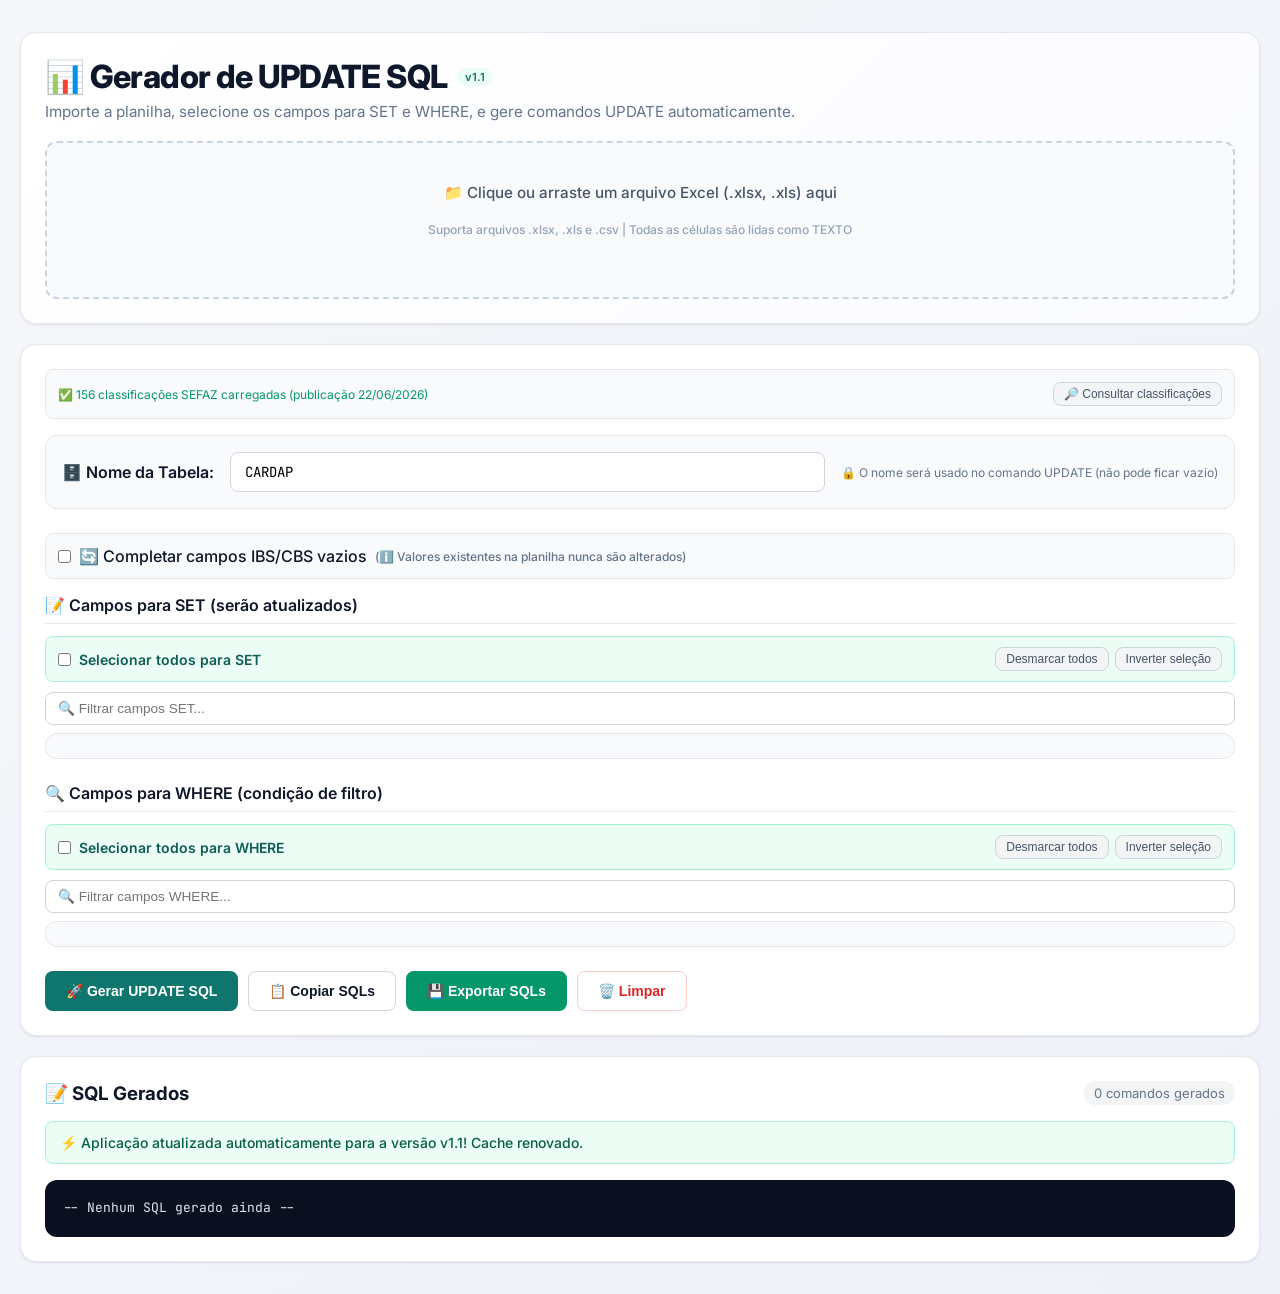
==== index.html @ dd596a62 "chore: update application version to 1.1 across all files" ====
<!DOCTYPE html>
<html lang="pt-BR">

<head>
  <meta charset="UTF-8">
  <meta name="viewport" content="width=device-width, initial-scale=1.0">
  <meta http-equiv="Cache-Control" content="no-cache, no-store, must-revalidate">
  <meta http-equiv="Pragma" content="no-cache">
  <meta http-equiv="Expires" content="0">
  <title>Gerador de UPDATE SQL v1.1</title>
  <link rel="preconnect" href="https://fonts.googleapis.com">
  <link rel="preconnect" href="https://fonts.gstatic.com" crossorigin>
  <link
    href="https://fonts.googleapis.com/css2?family=Inter:wght@400;500;600;700;800&family=JetBrains+Mono:wght@400;500&display=swap"
    rel="stylesheet">
  <script src="https://cdn.sheetjs.com/xlsx-0.20.2/package/dist/xlsx.full.min.js"></script>
  <link rel="stylesheet" href="./styles.css?v=1.1">
</head>

<body>
  <div class="container">
    <header class="header">
      <h1>📊 Gerador de UPDATE SQL <span class="version-badge">v1.1</span></h1>
      <p>Importe a planilha, selecione os campos para SET e WHERE, e gere comandos UPDATE automaticamente.</p>
      <div class="upload-area" id="uploadArea">
        <p>📁 Clique ou arraste um arquivo Excel (.xlsx, .xls) aqui</p>
        <p style="font-size: 0.75rem; margin-top: 8px; color: #94a3b8;">Suporta arquivos .xlsx, .xls e .csv | Todas as
          células são lidas como TEXTO</p>
      </div>
    </header>

    <section class="config-panel">
      <div class="table-info" id="tableInfo">📊 Aguardando upload da planilha...</div>
      <div id="missingFieldsWarning" style="display: none;" class="warning-message"></div>
      <div id="statsPanel" class="stats-panel"></div>

      <div class="option-toggle">
        <span id="classTribStatus" style="color: var(--text-muted); font-size: 0.75rem;">Carregando tabela oficial SEFAZ…</span>
        <button type="button" class="btn-xs" id="openClassTribSearchBtn">🔎 Consultar classificações</button>
      </div>

      <div class="table-name-row">
        <label>🗄️ Nome da Tabela:</label>
        <input type="text" id="tableNameInput" placeholder="ex: CARDAP, produtos, clientes" value="CARDAP">
        <span style="font-size: 0.75rem; color: var(--text-muted);">🔒 O nome será usado no comando UPDATE (não pode
          ficar vazio)</span>
      </div>

      <div class="option-toggle">
        <label>
          <input type="checkbox" id="enableAutoFieldsToggle">
          <span>🔄 Completar campos IBS/CBS vazios</span>
          <span style="color: var(--text-muted); font-size: 0.75rem;">(ℹ️ Valores existentes na planilha nunca são alterados)</span>
        </label>
      </div>

      <div class="config-section">
        <h3>📝 Campos para SET (serão atualizados)</h3>
        <div class="select-all" style="display: flex; justify-content: space-between; align-items: center; flex-wrap: wrap; gap: 10px;">
          <label><input type="checkbox" id="selectAllSet"> Selecionar todos para SET</label>
          <div style="display: flex; gap: 6px;">
            <button class="btn-xs" id="deselectAllSetBtn">Desmarcar todos</button>
            <button class="btn-xs" id="invertSetBtn">Inverter seleção</button>
          </div>
        </div>
        <div style="margin-bottom: 8px;">
          <input type="text" id="searchSetInput" placeholder="🔍 Filtrar campos SET..." class="search-input">
        </div>
        <div class="fields-grid" id="setFields"></div>
      </div>

      <div class="config-section">
        <h3>🔍 Campos para WHERE (condição de filtro)</h3>
        <div class="select-all" style="display: flex; justify-content: space-between; align-items: center; flex-wrap: wrap; gap: 10px;">
          <label><input type="checkbox" id="selectAllWhere"> Selecionar todos para WHERE</label>
          <div style="display: flex; gap: 6px;">
            <button class="btn-xs" id="deselectAllWhereBtn">Desmarcar todos</button>
            <button class="btn-xs" id="invertWhereBtn">Inverter seleção</button>
          </div>
        </div>
        <div style="margin-bottom: 8px;">
          <input type="text" id="searchWhereInput" placeholder="🔍 Filtrar campos WHERE..." class="search-input">
        </div>
        <div class="fields-grid" id="whereFields"></div>
      </div>

      <div class="actions-container">
        <button class="btn-primary" id="generateBtn">🚀 Gerar UPDATE SQL</button>
        <button class="btn-secondary" id="copyBtn">📋 Copiar SQLs</button>
        <button class="btn-success" id="exportBtn">💾 Exportar SQLs</button>
        <button class="btn-danger" id="clearBtn">🗑️ Limpar</button>
      </div>

      <div id="progressContainer" style="display: none; margin-top: 16px;">
        <div style="display: flex; justify-content: space-between; font-size: 0.8rem; margin-bottom: 4px; color: var(--text-muted);">
          <span id="progressText">Gerando SQLs...</span>
          <span id="progressPercent">0%</span>
        </div>
        <div style="background: var(--surface-3); height: 8px; border-radius: 4px; overflow: hidden;">
          <div id="progressBar" style="background: var(--primary); height: 100%; width: 0%; transition: width 0.1s ease;"></div>
        </div>
      </div>
    </section>

    <section class="output-area">
      <div class="sql-header">
        <h3>📝 SQL Gerados</h3>
        <span class="counter" id="sqlCounter">0 comandos gerados</span>
      </div>
      <section id="classTribValidationNotice" class="class-trib-validation-notice" hidden aria-live="polite"></section>
      <div class="status info" id="statusMsg">⚡ Configure o nome da tabela, os campos e clique em "Gerar UPDATE SQL"
      </div>
      <pre class="sql-content" id="sqlOutput">-- Nenhum SQL gerado ainda --</pre>
    </section>
  </div>

  <input type="file" id="fileInput" accept=".xlsx,.xls,.csv" style="display: none;">

  <!-- Modal de seleção de aba -->
  <div class="sheet-modal-overlay" id="sheetModalOverlay">
    <div class="sheet-modal">
      <h3>📑 Selecionar Aba da Planilha</h3>
      <p>O arquivo possui múltiplas abas. Escolha qual aba deseja usar para gerar os UPDATEs:</p>
      <div class="sheet-list" id="sheetList"></div>
      <div class="sheet-modal-actions">
        <button class="btn-secondary" id="sheetCancelBtn">Cancelar</button>
        <button class="btn-primary" id="sheetConfirmBtn">✅ Usar esta aba</button>
      </div>
    </div>
  </div>

  <div class="sheet-modal-overlay" id="classTribModalOverlay" role="dialog" aria-modal="true" aria-labelledby="classTribModalTitle">
    <div class="sheet-modal class-trib-modal">
      <h3 id="classTribModalTitle">🔎 Consulta de classificação tributária</h3>
      <p>Pesquise por CST, código ou palavras da descrição oficial SEFAZ.</p>
      <div class="class-trib-search-box">
        <span aria-hidden="true">🔎</span>
        <input type="search" id="classTribSearchInput" class="search-input" placeholder="Pesquisar por CST, código ou descrição — ex.: 200047, restaurante, 410" autocomplete="off">
      </div>
      <div id="classTribSearchSummary" class="class-trib-summary"></div>
      <div id="classTribSearchResults" class="class-trib-results"></div>
      <section id="classTribCalculator" class="class-trib-calculator" hidden></section>
      <div class="sheet-modal-actions">
        <button type="button" class="btn-secondary" id="backToClassTribSearchBtn" hidden>← Voltar à consulta</button>
        <button type="button" class="btn-secondary" id="closeClassTribModalBtn">Fechar</button>
      </div>
    </div>
  </div>

  <div class="sheet-modal-overlay" id="movNotaPasswordOverlay" role="dialog" aria-modal="true" aria-labelledby="movNotaPasswordTitle">
    <div class="sheet-modal password-modal">
      <h3 id="movNotaPasswordTitle">🔒 Senha necessária</h3>
      <p>Informe a senha para gerar o UPDATE de MOV_NOTA_ITEM.</p>
      <label class="password-field" for="movNotaPasswordInput">Senha
        <input type="password" id="movNotaPasswordInput" autocomplete="current-password">
      </label>
      <p id="movNotaPasswordMessage" class="password-message" aria-live="polite"></p>
      <div class="sheet-modal-actions">
        <button type="button" class="btn-secondary" id="cancelMovNotaPasswordBtn">Cancelar</button>
        <button type="button" class="btn-primary" id="confirmMovNotaPasswordBtn">Confirmar</button>
      </div>
    </div>
  </div>

  <div class="sheet-modal-overlay" id="classTribValidationModalOverlay" role="dialog" aria-modal="true" aria-labelledby="classTribValidationModalTitle">
    <div class="sheet-modal class-trib-validation-modal">
      <h3 id="classTribValidationModalTitle">⚠️ Classificações tributárias incompatíveis</h3>
      <p id="classTribValidationModalSummary"></p>
      <div id="classTribValidationModalList" class="class-trib-invalid-list"></div>
      <div class="sheet-modal-actions">
        <button type="button" class="btn-secondary" id="cancelClassTribValidationBtn">Cancelar</button>
        <button type="button" class="btn-primary" id="continueClassTribValidationBtn">Gerar mesmo assim</button>
      </div>
    </div>
  </div>

  <script src="./class-trib-data.js?v=1.1"></script>
  <script src="./class-trib-service.js?v=1.1"></script>
  <script src="./sql-statement-builder.js?v=1.1"></script>
  <script src="./app.js?v=1.1"></script>
</body>

</html>
---- styles.css ----
:root {
      --bg: #f5f7fb;
      --surface: #ffffff;
      --surface-2: #f9fafb;
      --surface-3: #f3f4f6;
      --border: #e5e7eb;
      --border-strong: #d1d5db;
      --text: #0f172a;
      --text-muted: #64748b;
      --text-soft: #475569;
      --primary: #0f766e;
      --primary-hover: #0d5d57;
      --primary-soft: #ecfdf5;
      --success: #059669;
      --danger: #dc2626;
      --info: #0ea5e9;
      --warning: #f59e0b;
      --radius-sm: 8px;
      --radius: 12px;
      --radius-lg: 16px;
      --shadow-sm: 0 1px 2px rgba(15, 23, 42, .04), 0 1px 3px rgba(15, 23, 42, .06);
      --shadow: 0 4px 12px rgba(15, 23, 42, .06), 0 2px 4px rgba(15, 23, 42, .04);
      --shadow-lg: 0 20px 40px -12px rgba(15, 23, 42, .15);
      --font: 'Inter', -apple-system, BlinkMacSystemFont, 'Segoe UI', Roboto, sans-serif;
      --mono: 'JetBrains Mono', 'Fira Code', 'Courier New', monospace;
    }

    * {
      margin: 0;
      padding: 0;
      box-sizing: border-box;
    }

    body {
      font-family: var(--font);
      background: linear-gradient(135deg, #f5f7fb 0%, #eef1f7 100%);
      min-height: 100vh;
      padding: 32px 20px;
      color: var(--text);
    }

    .container {
      max-width: 1400px;
      margin: 0 auto;
      display: flex;
      flex-direction: column;
      gap: 20px;
    }

    .card,
    .header,
    .config-panel,
    .output-area {
      background: var(--surface);
      border: 1px solid var(--border);
      border-radius: var(--radius-lg);
      padding: 24px;
      box-shadow: var(--shadow-sm);
    }

    .header {
      background: linear-gradient(135deg, #ffffff 0%, #fafbff 100%);
      position: relative;
      overflow: hidden;
    }

    .header h1 {
      font-size: clamp(1.5rem, 2.5vw, 2rem);
      font-weight: 800;
      letter-spacing: -0.02em;
      color: var(--text);
      margin-bottom: 6px;
      display: flex;
      align-items: center;
      gap: 10px;
      flex-wrap: wrap;
    }

    .version-badge {
      background: var(--primary-soft);
      color: var(--primary);
      font-size: 0.7rem;
      font-weight: 600;
      padding: 2px 8px;
      border-radius: 20px;
      letter-spacing: normal;
    }

    .header p {
      color: var(--text-muted);
      font-size: 0.95rem;
      margin-bottom: 20px;
    }

    .upload-area {
      border: 2px dashed #cbd5e1;
      border-radius: var(--radius);
      padding: 40px 24px;
      text-align: center;
      background: var(--surface-2);
      cursor: pointer;
      transition: all .2s ease;
    }

    .upload-area:hover {
      border-color: var(--primary);
      background: var(--primary-soft);
      transform: translateY(-1px);
    }

    .upload-area.dragover {
      border-color: var(--primary);
      background: var(--primary-soft);
      box-shadow: 0 0 0 3px rgba(15, 118, 110, .25);
    }

    .upload-area p {
      color: var(--text-soft);
      font-weight: 500;
    }

    .config-section {
      margin-bottom: 24px;
    }

    .config-section h3 {
      font-size: 1rem;
      font-weight: 600;
      color: var(--text);
      margin-bottom: 12px;
      padding-bottom: 8px;
      border-bottom: 1px solid var(--border);
      display: flex;
      align-items: center;
      gap: 8px;
    }

    .table-name-row {
      background: var(--surface-2);
      padding: 16px;
      border-radius: var(--radius);
      margin-bottom: 24px;
      border: 1px solid var(--border);
      display: flex;
      align-items: center;
      gap: 16px;
      flex-wrap: wrap;
    }

    .table-name-row label {
      font-weight: 600;
      color: var(--text);
      display: flex;
      align-items: center;
      gap: 8px;
    }

    .table-name-row input {
      flex: 1;
      min-width: 250px;
      padding: 10px 14px;
      border: 1px solid var(--border-strong);
      border-radius: var(--radius-sm);
      font-family: var(--mono);
      font-size: 0.875rem;
      background: var(--surface);
      transition: all .2s ease;
    }

    .table-name-row input:focus {
      outline: none;
      border-color: var(--primary);
      box-shadow: 0 0 0 3px rgba(15, 118, 110, .1);
    }

    .table-name-row input.error-input {
      border-color: var(--danger);
      background-color: #fef2f2;
    }

    .search-input {
      width: 100%;
      padding: 8px 12px;
      border: 1px solid var(--border-strong);
      border-radius: var(--radius-sm);
      font-size: 0.85rem;
      background: var(--surface);
      transition: all .2s ease;
    }

    .search-input:focus {
      outline: none;
      border-color: var(--primary);
      box-shadow: 0 0 0 3px rgba(15, 118, 110, .1);
    }

    .btn-xs {
      background: var(--surface-3);
      border: 1px solid var(--border-strong);
      color: var(--text-soft);
      padding: 4px 10px;
      font-size: 0.75rem;
      border-radius: var(--radius-sm);
      cursor: pointer;
      font-weight: 500;
      transition: all .15s ease;
    }

    .btn-xs:hover {
      background: var(--border);
      color: var(--text);
    }

    .fields-grid {
      display: grid;
      grid-template-columns: repeat(auto-fill, minmax(220px, 1fr));
      gap: 8px;
      max-height: 320px;
      overflow-y: auto;
      padding: 12px;
      border: 1px solid var(--border);
      border-radius: var(--radius);
      background: var(--surface-2);
    }

    .field-checkbox {
      display: flex;
      align-items: center;
      gap: 8px;
      padding: 8px 10px;
      border-radius: var(--radius-sm);
      transition: background .15s ease;
      cursor: pointer;
    }

    .field-checkbox:hover {
      background: var(--surface-3);
    }

    .field-checkbox input {
      cursor: pointer;
      accent-color: var(--primary);
      width: 16px;
      height: 16px;
    }

    .field-checkbox label {
      cursor: pointer;
      font-size: 0.875rem;
      color: var(--text-soft);
      user-select: none;
      flex: 1;
    }

    .field-checkbox .auto-badge {
      color: var(--success);
      font-size: 0.6rem;
      font-weight: 600;
      background: var(--primary-soft);
      padding: 1px 8px;
      border-radius: 10px;
      margin-left: 4px;
    }

    .select-all {
      margin-bottom: 10px;
      padding: 10px 12px;
      background: var(--primary-soft);
      border: 1px solid #a7f3d0;
      border-radius: var(--radius-sm);
    }

    .select-all label {
      font-weight: 600;
      color: var(--primary-hover);
      cursor: pointer;
      display: inline-flex;
      align-items: center;
      gap: 8px;
      font-size: 0.875rem;
    }

    .actions-container {
      display: flex;
      gap: 10px;
      margin-top: 24px;
      flex-wrap: wrap;
    }

    .btn-primary,
    .btn-secondary,
    .btn-success,
    .btn-danger {
      display: inline-flex;
      align-items: center;
      justify-content: center;
      gap: 8px;
      padding: 11px 20px;
      border: 1px solid transparent;
      border-radius: var(--radius-sm);
      cursor: pointer;
      font-weight: 600;
      font-size: 0.875rem;
      transition: all .2s ease;
    }

    .btn-primary {
      background: var(--primary);
      color: #fff;
    }

    .btn-primary:hover {
      background: var(--primary-hover);
      transform: translateY(-1px);
      box-shadow: var(--shadow);
    }

    .btn-primary:disabled {
      background: #94a3b8;
      cursor: not-allowed;
      transform: none;
    }

    .btn-secondary {
      background: var(--surface);
      color: var(--text);
      border-color: var(--border-strong);
    }

    .btn-secondary:hover {
      background: var(--surface-3);
      transform: translateY(-1px);
    }

    .btn-success {
      background: var(--success);
      color: #fff;
    }

    .btn-success:hover {
      background: #047857;
      transform: translateY(-1px);
    }

    .btn-danger {
      background: var(--surface);
      color: var(--danger);
      border-color: #fecaca;
    }

    .btn-danger:hover {
      background: #fef2f2;
      border-color: var(--danger);
    }

    .sql-header {
      display: flex;
      justify-content: space-between;
      align-items: center;
      margin-bottom: 16px;
      flex-wrap: wrap;
      gap: 10px;
    }

    .sql-header .counter {
      font-size: 0.8125rem;
      color: var(--text-muted);
      background: var(--surface-3);
      padding: 4px 10px;
      border-radius: 999px;
    }

    .sql-content {
      background: #0b1020;
      color: #e2e8f0;
      padding: 18px;
      border-radius: var(--radius);
      font-family: var(--mono);
      font-size: 0.8125rem;
      line-height: 1.6;
      max-height: 500px;
      overflow: auto;
      white-space: pre-wrap;
      word-wrap: break-word;
    }

    .status {
      padding: 12px 14px;
      border-radius: var(--radius-sm);
      margin-bottom: 16px;
      font-size: 0.875rem;
      font-weight: 500;
      display: flex;
      align-items: center;
      gap: 8px;
    }

    .status.success {
      background: #ecfdf5;
      color: #065f46;
      border: 1px solid #a7f3d0;
    }

    .status.error {
      background: #fef2f2;
      color: #991b1b;
      border: 1px solid #fecaca;
    }

    .status.info {
      background: #eff6ff;
      color: #1e40af;
      border: 1px solid #bfdbfe;
    }

    .status.warning {
      background: #fef3c7;
      color: #92400e;
      border: 1px solid #fde68a;
    }

    .class-trib-validation-notice {
      margin-bottom: 16px;
      padding: 16px;
      border: 1px solid #f59e0b;
      border-radius: var(--radius-sm);
      background: #fffbeb;
      color: #78350f;
    }

    .class-trib-validation-notice h4 {
      margin: 0 0 6px;
      font-size: .95rem;
    }

    .class-trib-validation-notice p {
      margin: 0 0 12px;
      font-size: .83rem;
    }

    .class-trib-invalid-list {
      display: grid;
      gap: 8px;
      max-height: 260px;
      overflow-y: auto;
    }

    .class-trib-invalid-item {
      display: grid;
      grid-template-columns: auto 1fr;
      gap: 6px 10px;
      padding: 10px 12px;
      border: 1px solid #fde68a;
      border-radius: var(--radius-sm);
      background: #fff;
      font-size: .82rem;
    }

    .class-trib-invalid-line {
      grid-row: span 2;
      font-weight: 700;
      color: #92400e;
    }

    .class-trib-invalid-item strong {
      color: var(--text);
    }

    .table-info {
      background: var(--surface-2);
      padding: 12px 14px;
      border-radius: var(--radius-sm);
      margin-bottom: 16px;
      font-size: 0.875rem;
      color: var(--text-soft);
      border: 1px solid var(--border);
      display: none;
    }

    .auto-fields-info {
      background: #fef3c7;
      color: #92400e;
      padding: 8px 12px;
      border-radius: var(--radius-sm);
      margin-bottom: 16px;
      font-size: 0.8125rem;
      border-left: 3px solid #f59e0b;
      display: none;
    }

    .option-toggle {
      background: var(--surface-2);
      padding: 12px;
      border-radius: var(--radius-sm);
      margin-bottom: 16px;
      display: flex;
      align-items: center;
      justify-content: space-between;
      flex-wrap: wrap;
      gap: 12px;
      border: 1px solid var(--border);
    }

    .option-toggle label {
      display: flex;
      align-items: center;
      gap: 8px;
      cursor: pointer;
      font-weight: 500;
    }

    .option-toggle label input[type="checkbox"]:disabled+span {
      opacity: 0.5;
      cursor: not-allowed;
    }

    .warning-message {
      background: #fef2f2;
      color: #dc2626;
      padding: 12px 16px;
      border-radius: var(--radius-sm);
      margin-bottom: 16px;
      border-left: 4px solid #dc2626;
      font-size: 0.875rem;
      font-weight: 500;
      display: flex;
      align-items: center;
      gap: 10px;
    }

    .warning-message::before {
      content: "⚠️";
      font-size: 1.1rem;
    }

    .stats-panel {
      background: var(--surface-2);
      padding: 12px;
      border-radius: var(--radius-sm);
      margin-bottom: 16px;
      font-size: 0.75rem;
      color: var(--text-muted);
      border: 1px solid var(--border);
      display: none;
    }

    .stats-panel span {
      font-weight: 600;
      color: var(--primary);
    }

    .hidden-file-input {
      display: none;
    }

    .empty-fields-message {
      text-align: center;
      padding: 30px 20px;
      color: var(--text-muted);
      font-size: 0.95rem;
    }

    .empty-fields-message span {
      font-size: 2rem;
      display: block;
      margin-bottom: 10px;
    }

    /* Modal de seleção de aba */
    .sheet-modal-overlay {
      display: none;
      position: fixed;
      inset: 0;
      background: rgba(15, 23, 42, .45);
      backdrop-filter: blur(4px);
      z-index: 1000;
      justify-content: center;
      align-items: center;
      animation: fadeIn .2s ease;
    }

    .sheet-modal-overlay.active {
      display: flex;
    }

    @keyframes fadeIn {
      from {
        opacity: 0;
      }

      to {
        opacity: 1;
      }
    }

    @keyframes slideUp {
      from {
        opacity: 0;
        transform: translateY(20px);
      }

      to {
        opacity: 1;
        transform: translateY(0);
      }
    }

    .sheet-modal {
      background: var(--surface);
      border-radius: var(--radius-lg);
      box-shadow: var(--shadow-lg);
      padding: 28px;
      max-width: 480px;
      width: 90%;
      animation: slideUp .25s ease;
    }

    .sheet-modal h3 {
      font-size: 1.1rem;
      font-weight: 700;
      margin-bottom: 6px;
      display: flex;
      align-items: center;
      gap: 8px;
    }

    .sheet-modal p {
      color: var(--text-muted);
      font-size: 0.85rem;
      margin-bottom: 16px;
    }

    .sheet-list {
      display: flex;
      flex-direction: column;
      gap: 6px;
      max-height: 300px;
      overflow-y: auto;
      margin-bottom: 20px;
    }

    .sheet-item {
      display: flex;
      align-items: center;
      gap: 10px;
      padding: 12px 14px;
      border: 2px solid var(--border);
      border-radius: var(--radius-sm);
      cursor: pointer;
      transition: all .15s ease;
      background: var(--surface);
    }

    .sheet-item:hover {
      border-color: var(--primary);
      background: var(--primary-soft);
    }

    .sheet-item.selected {
      border-color: var(--primary);
      background: var(--primary-soft);
      box-shadow: 0 0 0 3px rgba(15, 118, 110, .15);
    }

    .sheet-item input[type="radio"] {
      accent-color: var(--primary);
      width: 16px;
      height: 16px;
      cursor: pointer;
    }

    .sheet-item label {
      cursor: pointer;
      flex: 1;
      font-size: 0.9rem;
      font-weight: 500;
    }

    .sheet-item .sheet-rows-badge {
      font-size: 0.7rem;
      color: var(--text-muted);
      background: var(--surface-3);
      padding: 2px 8px;
      border-radius: 10px;
    }

.sheet-modal-actions {
      display: flex;
      gap: 10px;
      justify-content: flex-end;
}

.class-trib-modal {
  width: min(1120px, 96vw);
  max-width: 1120px;
  max-height: 92vh;
  overflow-y: auto;
}

.class-trib-validation-modal {
  width: min(620px, 94vw);
  max-width: 620px;
}

.class-trib-search-box {
  display: flex;
  align-items: center;
  gap: 8px;
  padding: 8px 10px;
  background: var(--surface-2);
  border: 1px solid var(--border-strong);
  border-radius: var(--radius-sm);
  margin: 12px 0 4px;
}

.class-trib-search-box:focus-within {
  border-color: var(--primary);
  box-shadow: 0 0 0 3px rgba(15, 118, 110, .1);
}

.class-trib-search-box .search-input {
  border: 0;
  box-shadow: none;
  padding: 3px 0;
  background: transparent;
}

.class-trib-search-box .search-input:focus {
  box-shadow: none;
}

.class-trib-summary {
  color: var(--text-muted);
  font-size: .8rem;
  margin: 12px 0 8px;
}

.class-trib-results {
  max-height: 360px;
  overflow-y: auto;
  display: grid;
  gap: 8px;
}

.class-trib-result {
  border: 1px solid var(--border);
  border-radius: var(--radius-sm);
  padding: 10px 12px;
  background: var(--surface-2);
}

.class-trib-result-button {
  appearance: none;
  width: 100%;
  text-align: left;
  cursor: pointer;
  font: inherit;
}

.class-trib-result-button:hover {
  border-color: var(--primary);
  background: var(--primary-soft);
}

.class-trib-code {
  color: var(--primary);
  font-family: var(--mono);
  font-size: .78rem;
  font-weight: 700;
}

.class-trib-description {
  color: var(--text-soft);
  font-size: .82rem;
  line-height: 1.4;
  margin-top: 4px;
}

.class-trib-meta {
  color: var(--text-muted);
  font-size: .72rem;
  margin-top: 6px;
}

.class-trib-calculator {
  margin-top: 12px;
  padding-top: 14px;
  border-top: 1px solid var(--border);
}

.class-trib-calculator > h4 {
  color: var(--primary);
  font-size: .95rem;
  margin-bottom: 4px;
}

.class-trib-calculator > p {
  margin-bottom: 14px;
}

.tax-base-field {
  display: grid;
  gap: 6px;
  margin-bottom: 14px;
  font-size: .8rem;
  font-weight: 600;
}

.tax-base-field input,
.tax-field input {
  width: 100%;
  padding: 8px 10px;
  border: 1px solid var(--border-strong);
  border-radius: 4px;
  color: var(--text);
  background: var(--surface);
}

.tax-field input[readonly] {
  background: var(--surface-3);
  color: var(--text-soft);
}

.tax-columns {
  display: grid;
  grid-template-columns: repeat(3, minmax(0, 1fr));
  gap: 16px;
}

.tax-card {
  border: 1px solid var(--border-strong);
  border-radius: var(--radius-sm);
  padding: 16px;
  min-width: 0;
}

.tax-card h5 {
  color: var(--primary-hover);
  font-size: .9rem;
  margin: 0 0 14px;
}

.tax-field {
  display: grid;
  gap: 5px;
  margin-top: 9px;
  font-size: .74rem;
}

.tax-reduction {
  border: 1px solid #16a34a;
  background: #f0fdf4;
  padding: 9px;
  border-radius: 5px;
  margin-top: 12px;
}

.tax-reduction strong {
  display: block;
  color: #166534;
  font-size: .76rem;
}

.class-trib-sql-actions {
  display: flex;
  gap: 10px;
  margin-top: 18px;
  flex-wrap: wrap;
}

.class-trib-sql-actions-top {
  margin: 14px 0;
}

.class-trib-sql-output {
  margin-top: 12px;
  padding: 14px;
  overflow-x: auto;
  border: 1px solid var(--border-strong);
  border-radius: var(--radius-sm);
  background: #0f172a;
  color: #e2e8f0;
  font-family: var(--mono);
  font-size: .78rem;
  line-height: 1.55;
  white-space: pre;
}

.password-modal {
  width: min(420px, 92vw);
}

.password-field {
  display: grid;
  gap: 6px;
  margin-top: 16px;
  color: var(--text-soft);
  font-size: .85rem;
  font-weight: 600;
}

.password-field input {
  width: 100%;
  padding: 10px 12px;
  border: 1px solid var(--border-strong);
  border-radius: var(--radius-sm);
  font: inherit;
}

.password-field input:focus {
  outline: none;
  border-color: var(--primary);
  box-shadow: 0 0 0 3px rgba(15, 118, 110, .1);
}

.password-message {
  min-height: 1.2rem;
  margin-top: 8px;
  color: var(--danger);
  font-size: .8rem;
}

@media (max-width: 700px) {
  .class-trib-modal { width: min(96vw, 1120px); }
  .tax-columns { grid-template-columns: 1fr; }
}

    @media (max-width: 640px) {
      body {
        padding: 16px 12px;
      }

      .table-name-row {
        flex-direction: column;
        align-items: stretch;
      }

      .table-name-row input {
        min-width: auto;
      }
    }
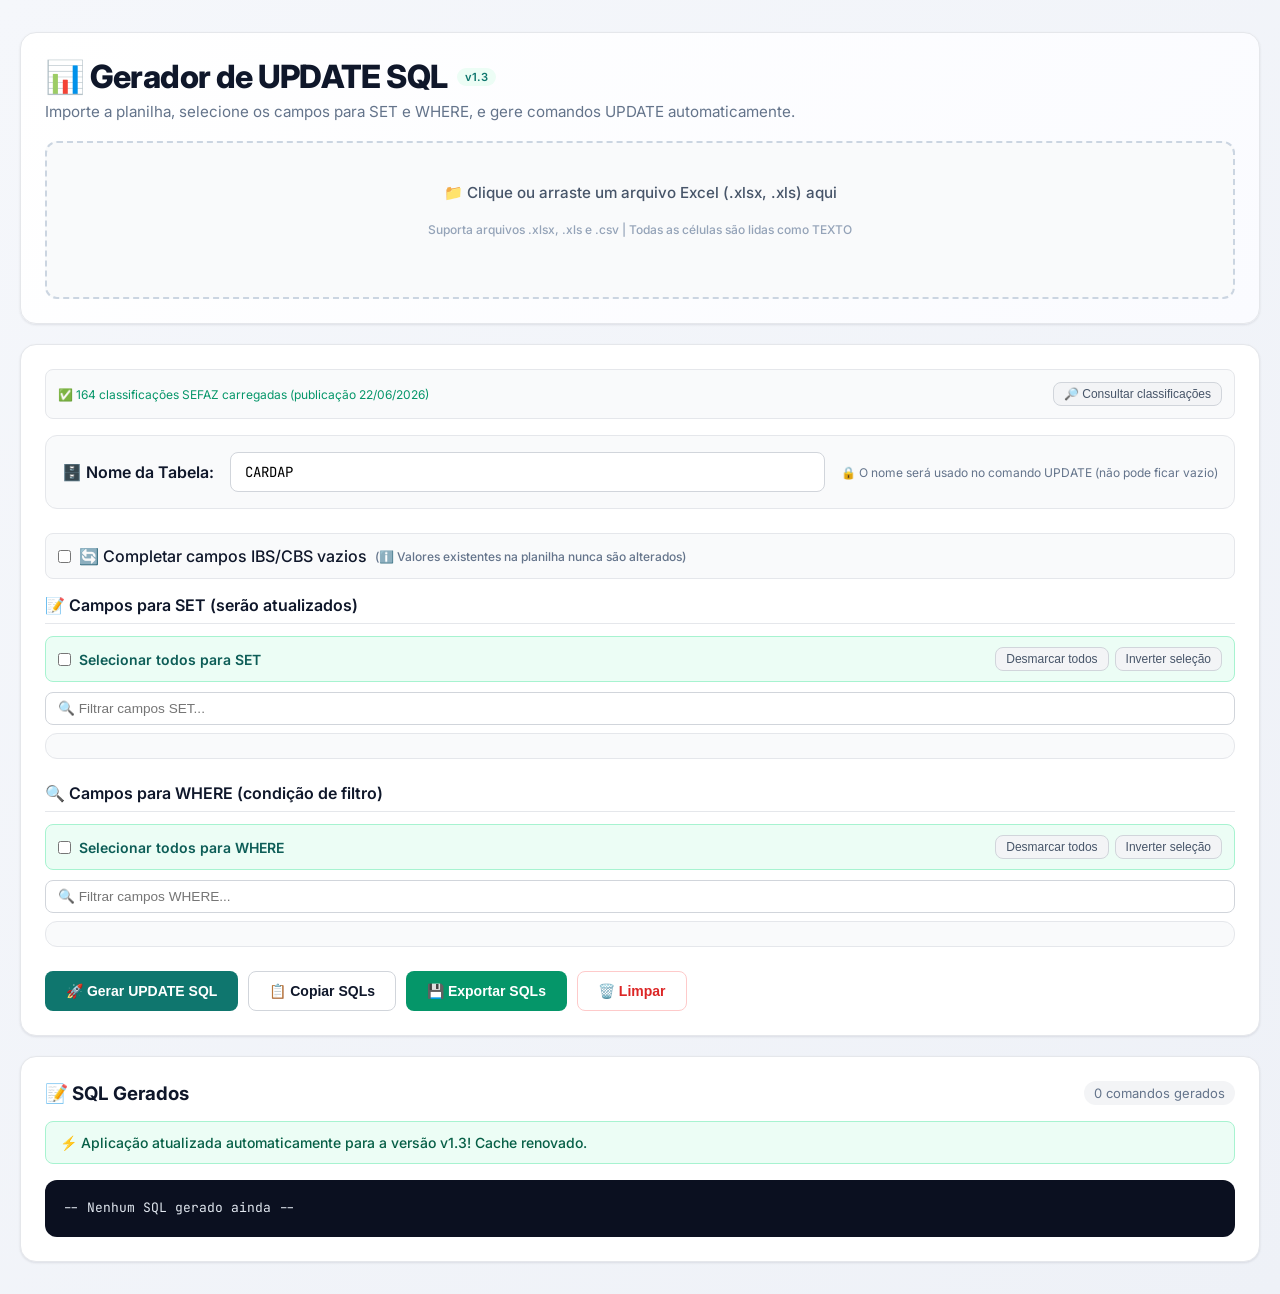
==== commit 8d966043: "feat: update system version to 1.3 and refine tax classification logic for non-taxed items" ====
--- a/index.html
+++ b/index.html
@@ -7,20 +7,20 @@
   <meta http-equiv="Cache-Control" content="no-cache, no-store, must-revalidate">
   <meta http-equiv="Pragma" content="no-cache">
   <meta http-equiv="Expires" content="0">
-  <title>Gerador de UPDATE SQL v1.1</title>
+  <title>Gerador de UPDATE SQL v1.3</title>
   <link rel="preconnect" href="https://fonts.googleapis.com">
   <link rel="preconnect" href="https://fonts.gstatic.com" crossorigin>
   <link
     href="https://fonts.googleapis.com/css2?family=Inter:wght@400;500;600;700;800&family=JetBrains+Mono:wght@400;500&display=swap"
     rel="stylesheet">
   <script src="https://cdn.sheetjs.com/xlsx-0.20.2/package/dist/xlsx.full.min.js"></script>
-  <link rel="stylesheet" href="./styles.css?v=1.1">
+  <link rel="stylesheet" href="./styles.css?v=1.3">
 </head>
 
 <body>
   <div class="container">
     <header class="header">
-      <h1>📊 Gerador de UPDATE SQL <span class="version-badge">v1.1</span></h1>
+      <h1>📊 Gerador de UPDATE SQL <span class="version-badge">v1.3</span></h1>
       <p>Importe a planilha, selecione os campos para SET e WHERE, e gere comandos UPDATE automaticamente.</p>
       <div class="upload-area" id="uploadArea">
         <p>📁 Clique ou arraste um arquivo Excel (.xlsx, .xls) aqui</p>
@@ -174,10 +174,10 @@
     </div>
   </div>
 
-  <script src="./class-trib-data.js?v=1.1"></script>
-  <script src="./class-trib-service.js?v=1.1"></script>
-  <script src="./sql-statement-builder.js?v=1.1"></script>
-  <script src="./app.js?v=1.1"></script>
+  <script src="./class-trib-data.js?v=1.3"></script>
+  <script src="./class-trib-service.js?v=1.3"></script>
+  <script src="./sql-statement-builder.js?v=1.3"></script>
+  <script src="./app.js?v=1.3"></script>
 </body>
 
 </html>
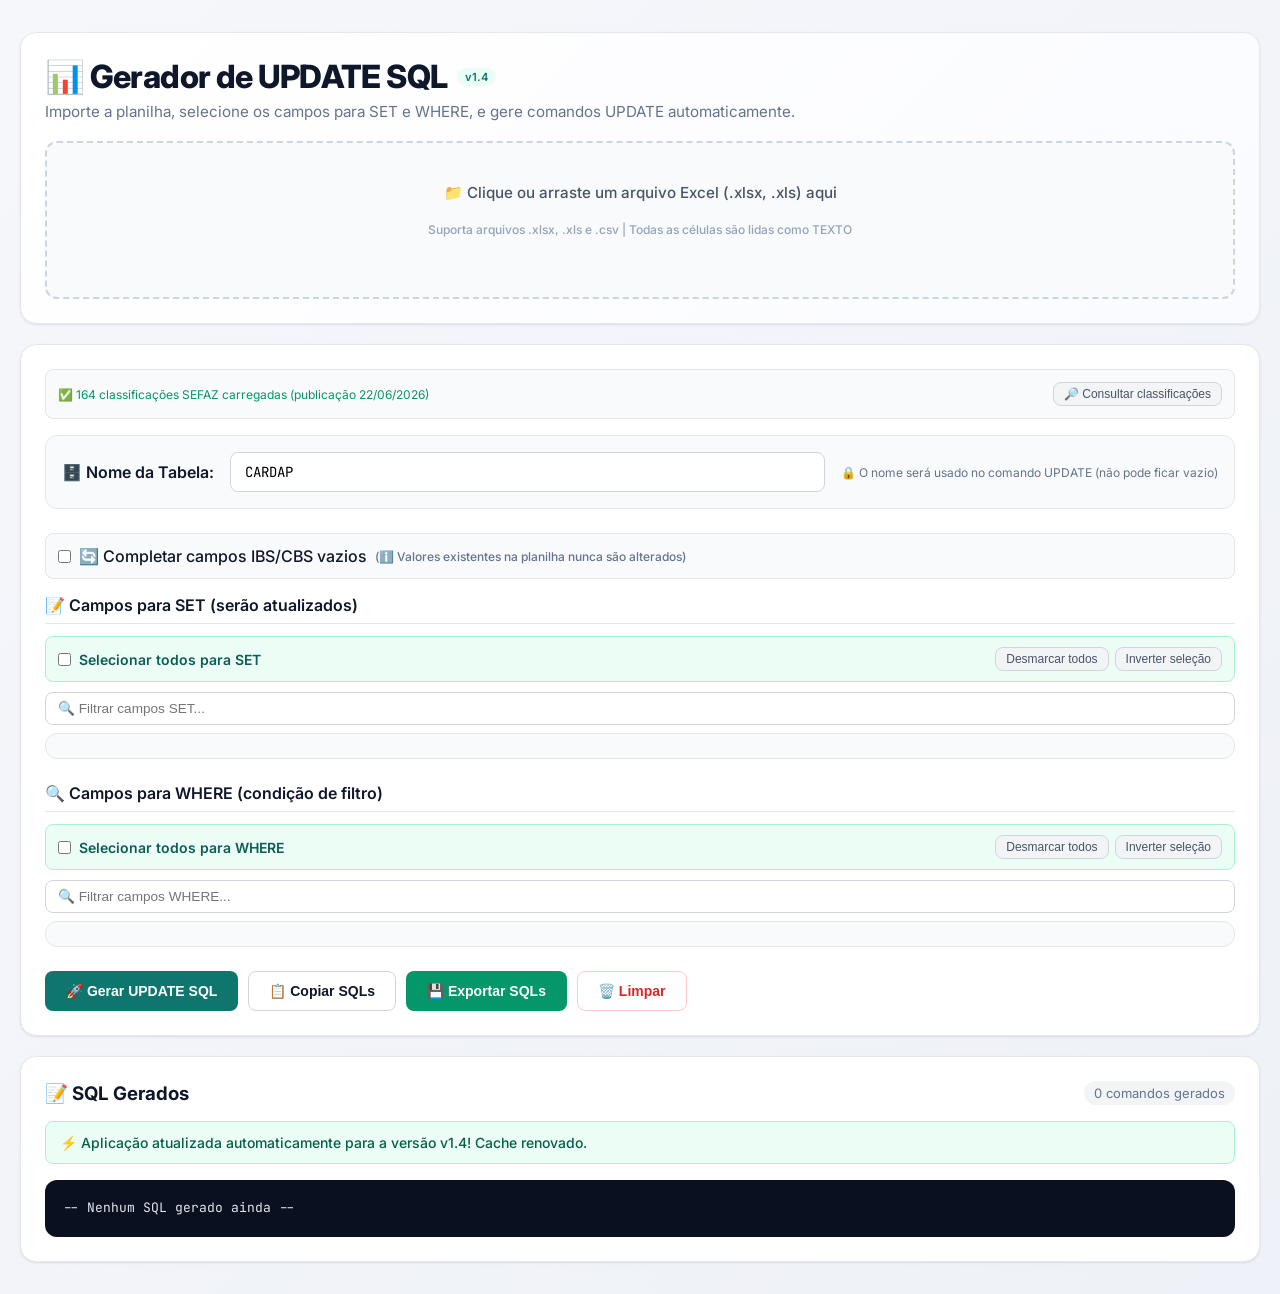
==== commit 4eeae5ed: "feat: update application version to 1.4 and improve class-trib modal responsiveness and dimensions" ====
--- a/index.html
+++ b/index.html
@@ -7,20 +7,20 @@
   <meta http-equiv="Cache-Control" content="no-cache, no-store, must-revalidate">
   <meta http-equiv="Pragma" content="no-cache">
   <meta http-equiv="Expires" content="0">
-  <title>Gerador de UPDATE SQL v1.3</title>
+  <title>Gerador de UPDATE SQL v1.4</title>
   <link rel="preconnect" href="https://fonts.googleapis.com">
   <link rel="preconnect" href="https://fonts.gstatic.com" crossorigin>
   <link
     href="https://fonts.googleapis.com/css2?family=Inter:wght@400;500;600;700;800&family=JetBrains+Mono:wght@400;500&display=swap"
     rel="stylesheet">
   <script src="https://cdn.sheetjs.com/xlsx-0.20.2/package/dist/xlsx.full.min.js"></script>
-  <link rel="stylesheet" href="./styles.css?v=1.3">
+  <link rel="stylesheet" href="./styles.css?v=1.4">
 </head>
 
 <body>
   <div class="container">
     <header class="header">
-      <h1>📊 Gerador de UPDATE SQL <span class="version-badge">v1.3</span></h1>
+      <h1>📊 Gerador de UPDATE SQL <span class="version-badge">v1.4</span></h1>
       <p>Importe a planilha, selecione os campos para SET e WHERE, e gere comandos UPDATE automaticamente.</p>
       <div class="upload-area" id="uploadArea">
         <p>📁 Clique ou arraste um arquivo Excel (.xlsx, .xls) aqui</p>
@@ -174,10 +174,10 @@
     </div>
   </div>
 
-  <script src="./class-trib-data.js?v=1.3"></script>
-  <script src="./class-trib-service.js?v=1.3"></script>
-  <script src="./sql-statement-builder.js?v=1.3"></script>
-  <script src="./app.js?v=1.3"></script>
+  <script src="./class-trib-data.js?v=1.4"></script>
+  <script src="./class-trib-service.js?v=1.4"></script>
+  <script src="./sql-statement-builder.js?v=1.4"></script>
+  <script src="./app.js?v=1.4"></script>
 </body>
 
 </html>
--- a/styles.css
+++ b/styles.css
@@ -691,9 +691,11 @@
 }
 
 .class-trib-modal {
-  width: min(1120px, 96vw);
-  max-width: 1120px;
-  max-height: 92vh;
+  width: min(1440px, 98vw);
+  max-width: 1440px;
+  max-height: 96vh;
+  min-height: min(720px, 90vh);
+  padding: 32px;
   overflow-y: auto;
 }
 
@@ -736,7 +738,7 @@
 }
 
 .class-trib-results {
-  max-height: 360px;
+  max-height: 520px;
   overflow-y: auto;
   display: grid;
   gap: 8px;
@@ -921,7 +923,11 @@
 }
 
 @media (max-width: 700px) {
-  .class-trib-modal { width: min(96vw, 1120px); }
+  .class-trib-modal {
+    width: 96vw;
+    min-height: auto;
+    padding: 22px;
+  }
   .tax-columns { grid-template-columns: 1fr; }
 }
 
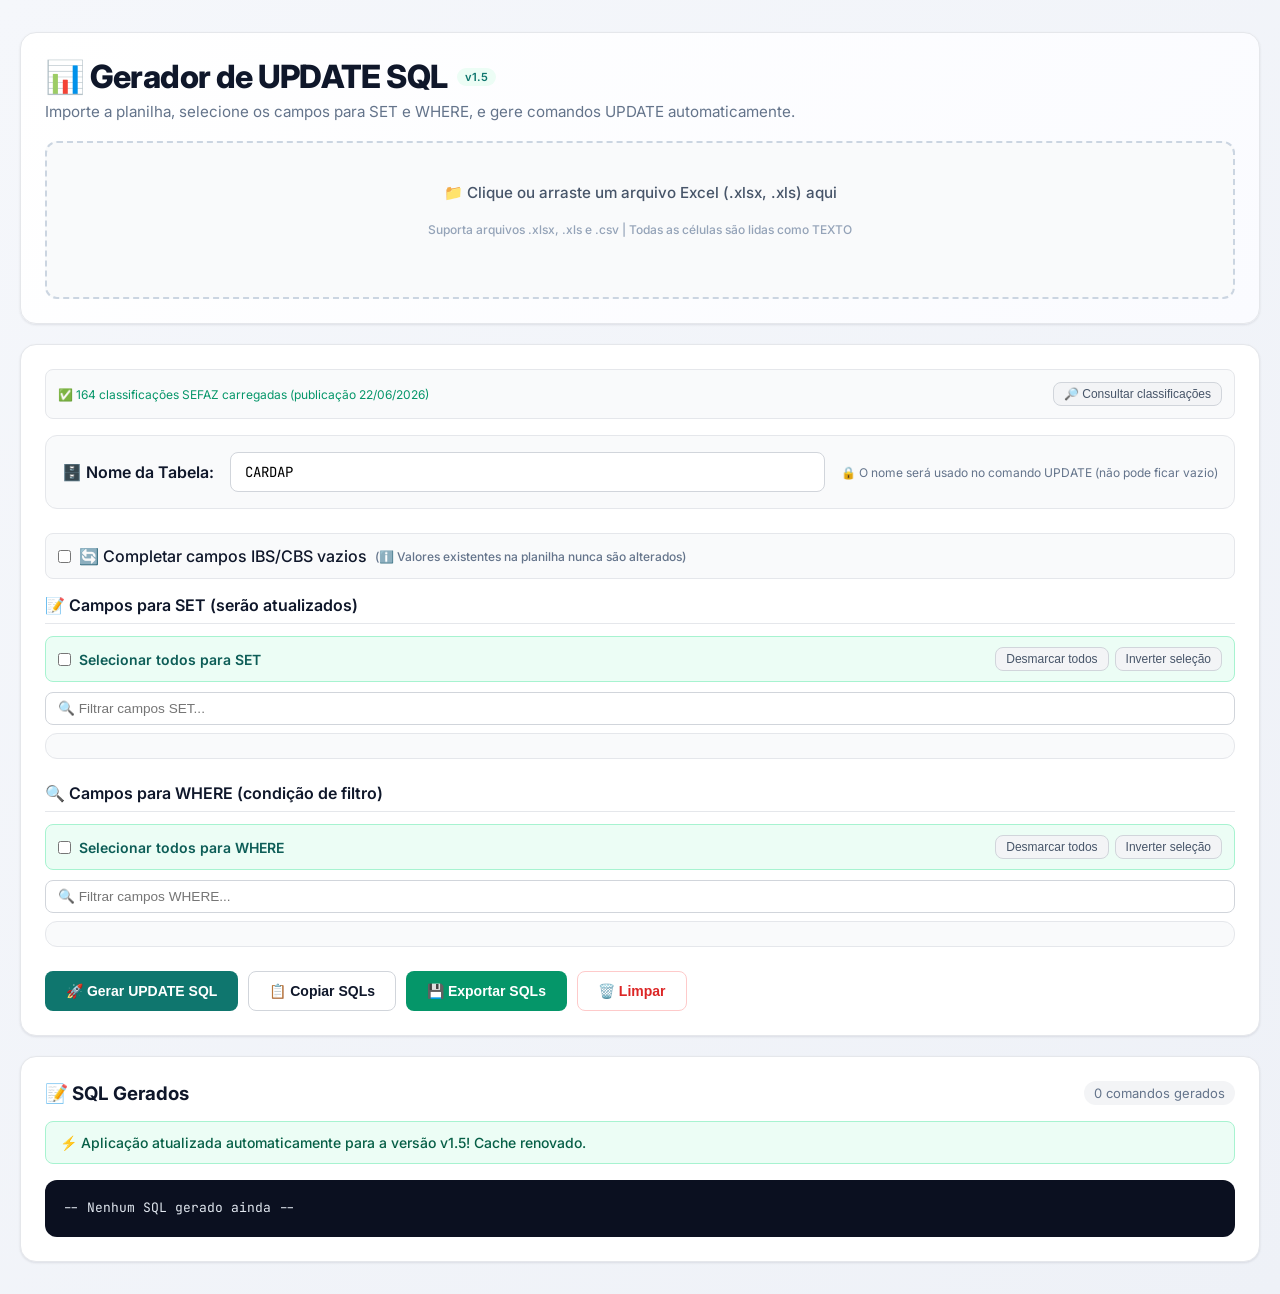
==== commit 49bb9a12: "Ajustes" ====
--- a/index.html
+++ b/index.html
@@ -7,20 +7,20 @@
   <meta http-equiv="Cache-Control" content="no-cache, no-store, must-revalidate">
   <meta http-equiv="Pragma" content="no-cache">
   <meta http-equiv="Expires" content="0">
-  <title>Gerador de UPDATE SQL v1.4</title>
+  <title>Gerador de UPDATE SQL v1.5</title>
   <link rel="preconnect" href="https://fonts.googleapis.com">
   <link rel="preconnect" href="https://fonts.gstatic.com" crossorigin>
   <link
     href="https://fonts.googleapis.com/css2?family=Inter:wght@400;500;600;700;800&family=JetBrains+Mono:wght@400;500&display=swap"
     rel="stylesheet">
   <script src="https://cdn.sheetjs.com/xlsx-0.20.2/package/dist/xlsx.full.min.js"></script>
-  <link rel="stylesheet" href="./styles.css?v=1.4">
+  <link rel="stylesheet" href="./styles.css?v=1.5">
 </head>
 
 <body>
   <div class="container">
     <header class="header">
-      <h1>📊 Gerador de UPDATE SQL <span class="version-badge">v1.4</span></h1>
+      <h1>📊 Gerador de UPDATE SQL <span class="version-badge">v1.5</span></h1>
       <p>Importe a planilha, selecione os campos para SET e WHERE, e gere comandos UPDATE automaticamente.</p>
       <div class="upload-area" id="uploadArea">
         <p>📁 Clique ou arraste um arquivo Excel (.xlsx, .xls) aqui</p>
@@ -174,10 +174,10 @@
     </div>
   </div>
 
-  <script src="./class-trib-data.js?v=1.4"></script>
-  <script src="./class-trib-service.js?v=1.4"></script>
-  <script src="./sql-statement-builder.js?v=1.4"></script>
-  <script src="./app.js?v=1.4"></script>
+  <script src="./class-trib-data.js?v=1.5"></script>
+  <script src="./class-trib-service.js?v=1.5"></script>
+  <script src="./sql-statement-builder.js?v=1.5"></script>
+  <script src="./app.js?v=1.5"></script>
 </body>
 
 </html>
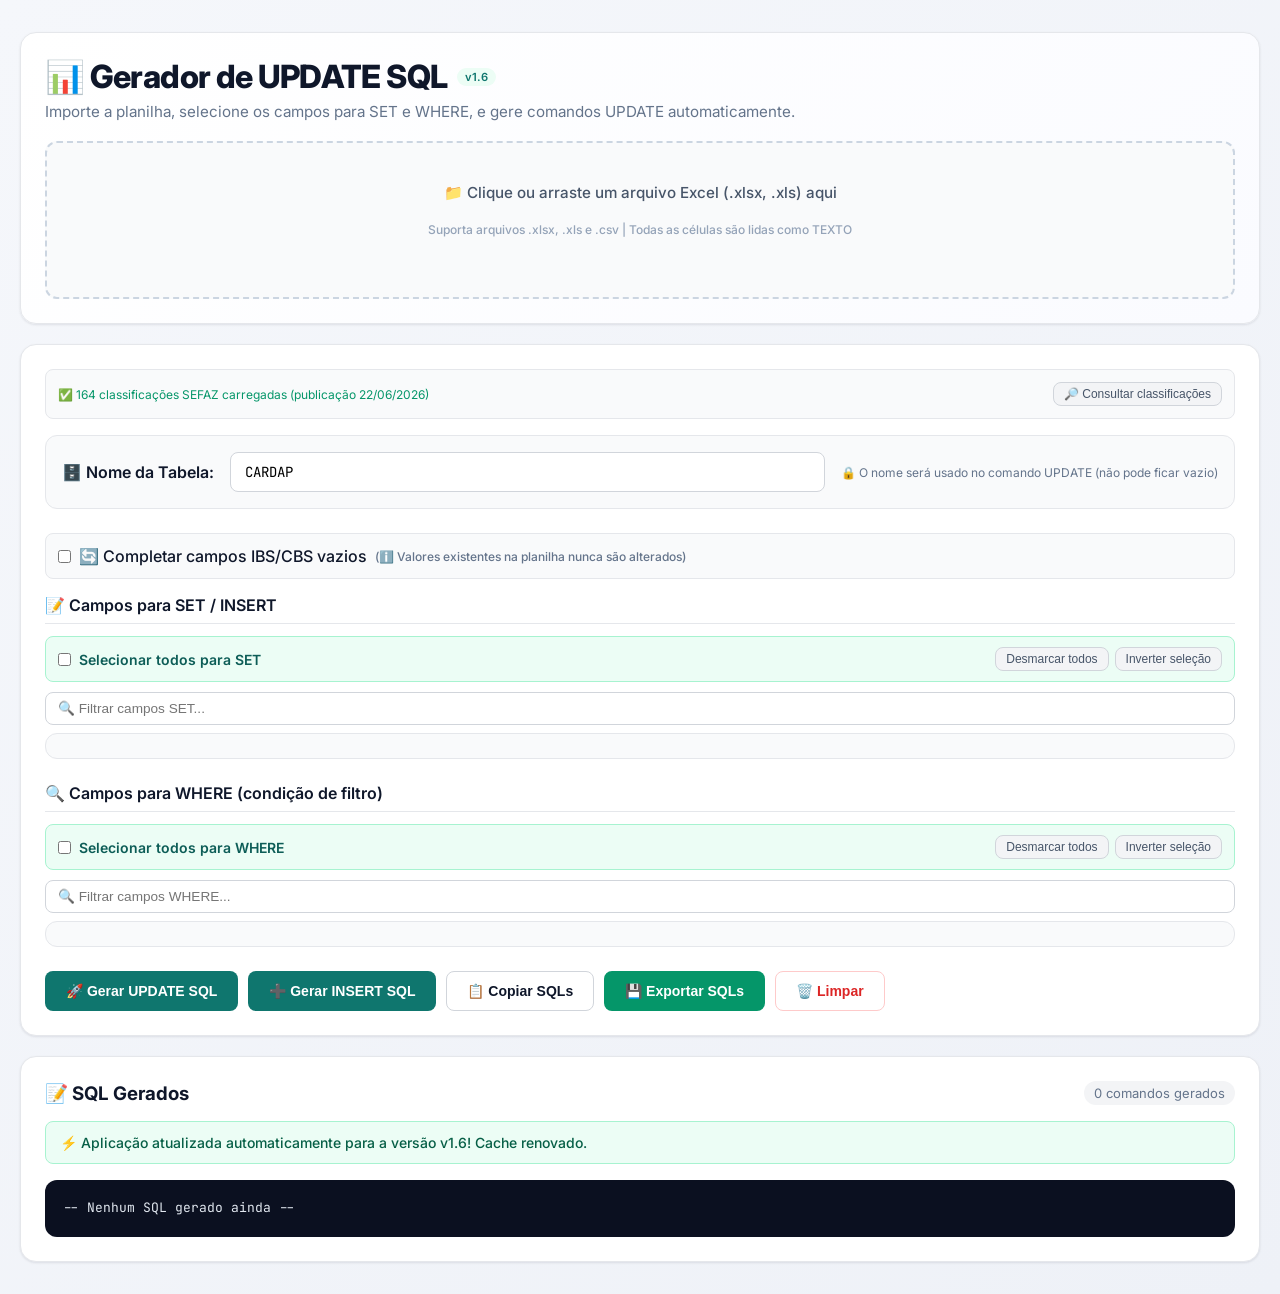
==== commit 513c23a8: "Gerar Insert" ====
--- a/index.html
+++ b/index.html
@@ -7,20 +7,20 @@
   <meta http-equiv="Cache-Control" content="no-cache, no-store, must-revalidate">
   <meta http-equiv="Pragma" content="no-cache">
   <meta http-equiv="Expires" content="0">
-  <title>Gerador de UPDATE SQL v1.5</title>
+  <title>Gerador de UPDATE SQL v1.6</title>
   <link rel="preconnect" href="https://fonts.googleapis.com">
   <link rel="preconnect" href="https://fonts.gstatic.com" crossorigin>
   <link
     href="https://fonts.googleapis.com/css2?family=Inter:wght@400;500;600;700;800&family=JetBrains+Mono:wght@400;500&display=swap"
     rel="stylesheet">
   <script src="https://cdn.sheetjs.com/xlsx-0.20.2/package/dist/xlsx.full.min.js"></script>
-  <link rel="stylesheet" href="./styles.css?v=1.5">
+  <link rel="stylesheet" href="./styles.css?v=1.6">
 </head>
 
 <body>
   <div class="container">
     <header class="header">
-      <h1>📊 Gerador de UPDATE SQL <span class="version-badge">v1.5</span></h1>
+      <h1>📊 Gerador de UPDATE SQL <span class="version-badge">v1.6</span></h1>
       <p>Importe a planilha, selecione os campos para SET e WHERE, e gere comandos UPDATE automaticamente.</p>
       <div class="upload-area" id="uploadArea">
         <p>📁 Clique ou arraste um arquivo Excel (.xlsx, .xls) aqui</p>
@@ -55,7 +55,7 @@
       </div>
 
       <div class="config-section">
-        <h3>📝 Campos para SET (serão atualizados)</h3>
+        <h3>📝 Campos para SET / INSERT</h3>
         <div class="select-all" style="display: flex; justify-content: space-between; align-items: center; flex-wrap: wrap; gap: 10px;">
           <label><input type="checkbox" id="selectAllSet"> Selecionar todos para SET</label>
           <div style="display: flex; gap: 6px;">
@@ -86,6 +86,7 @@
 
       <div class="actions-container">
         <button class="btn-primary" id="generateBtn">🚀 Gerar UPDATE SQL</button>
+        <button class="btn-primary" id="generateInsertBtn">➕ Gerar INSERT SQL</button>
         <button class="btn-secondary" id="copyBtn">📋 Copiar SQLs</button>
         <button class="btn-success" id="exportBtn">💾 Exportar SQLs</button>
         <button class="btn-danger" id="clearBtn">🗑️ Limpar</button>
@@ -174,10 +175,10 @@
     </div>
   </div>
 
-  <script src="./class-trib-data.js?v=1.5"></script>
-  <script src="./class-trib-service.js?v=1.5"></script>
-  <script src="./sql-statement-builder.js?v=1.5"></script>
-  <script src="./app.js?v=1.5"></script>
+  <script src="./class-trib-data.js?v=1.6"></script>
+  <script src="./class-trib-service.js?v=1.6"></script>
+  <script src="./sql-statement-builder.js?v=1.6"></script>
+  <script src="./app.js?v=1.6"></script>
 </body>
 
 </html>
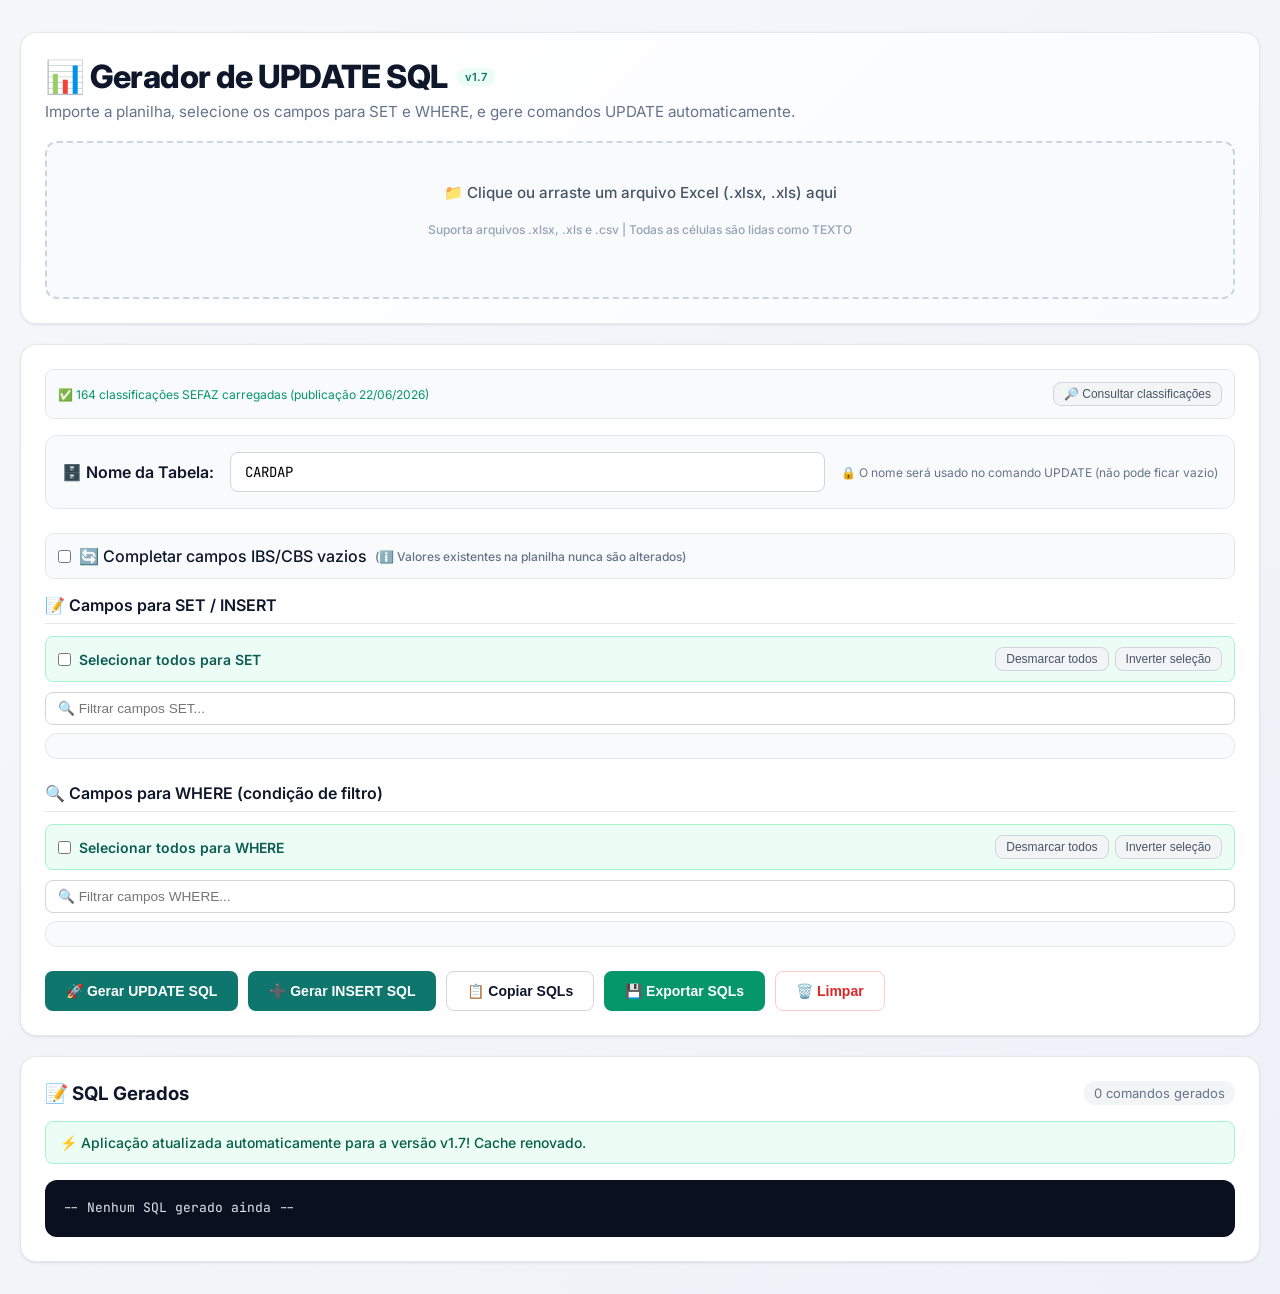
==== commit 925b7698: "ge" ====
--- a/index.html
+++ b/index.html
@@ -7,20 +7,20 @@
   <meta http-equiv="Cache-Control" content="no-cache, no-store, must-revalidate">
   <meta http-equiv="Pragma" content="no-cache">
   <meta http-equiv="Expires" content="0">
-  <title>Gerador de UPDATE SQL v1.6</title>
+  <title>Gerador de UPDATE SQL v1.7</title>
   <link rel="preconnect" href="https://fonts.googleapis.com">
   <link rel="preconnect" href="https://fonts.gstatic.com" crossorigin>
   <link
     href="https://fonts.googleapis.com/css2?family=Inter:wght@400;500;600;700;800&family=JetBrains+Mono:wght@400;500&display=swap"
     rel="stylesheet">
   <script src="https://cdn.sheetjs.com/xlsx-0.20.2/package/dist/xlsx.full.min.js"></script>
-  <link rel="stylesheet" href="./styles.css?v=1.6">
+  <link rel="stylesheet" href="./styles.css?v=1.7">
 </head>
 
 <body>
   <div class="container">
     <header class="header">
-      <h1>📊 Gerador de UPDATE SQL <span class="version-badge">v1.6</span></h1>
+      <h1>📊 Gerador de UPDATE SQL <span class="version-badge">v1.7</span></h1>
       <p>Importe a planilha, selecione os campos para SET e WHERE, e gere comandos UPDATE automaticamente.</p>
       <div class="upload-area" id="uploadArea">
         <p>📁 Clique ou arraste um arquivo Excel (.xlsx, .xls) aqui</p>
@@ -175,10 +175,10 @@
     </div>
   </div>
 
-  <script src="./class-trib-data.js?v=1.6"></script>
-  <script src="./class-trib-service.js?v=1.6"></script>
-  <script src="./sql-statement-builder.js?v=1.6"></script>
-  <script src="./app.js?v=1.6"></script>
+  <script src="./class-trib-data.js?v=1.7"></script>
+  <script src="./class-trib-service.js?v=1.7"></script>
+  <script src="./sql-statement-builder.js?v=1.7"></script>
+  <script src="./app.js?v=1.7"></script>
 </body>
 
 </html>
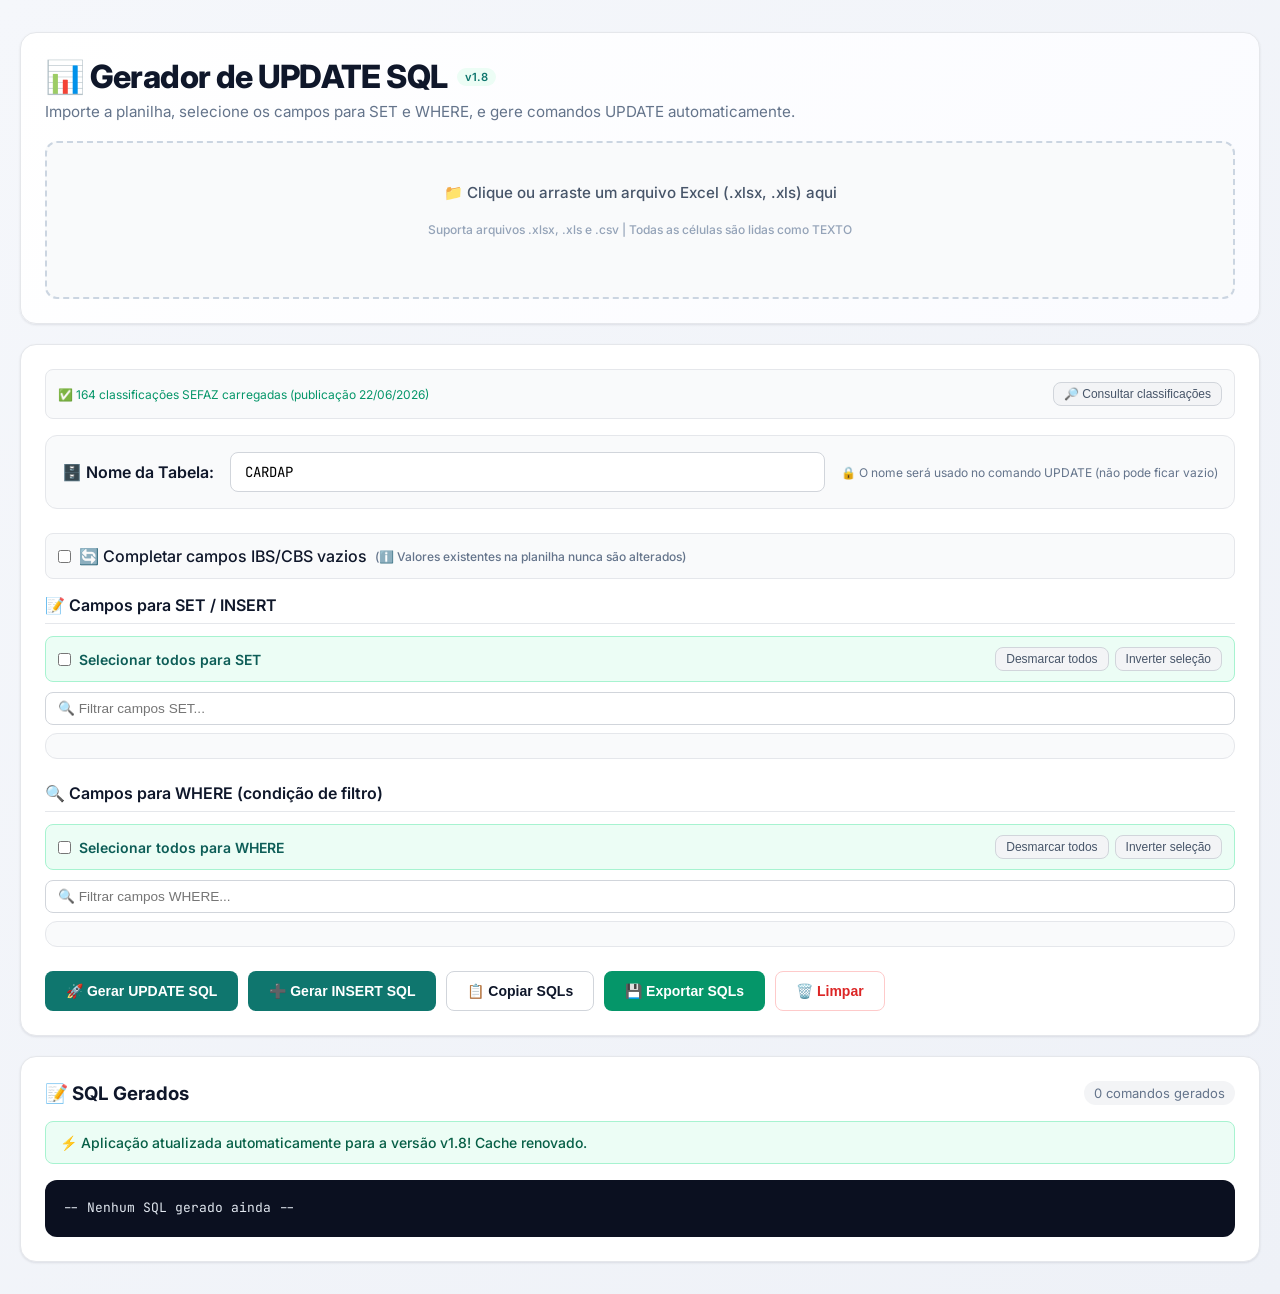
==== commit 48b40b2e: "AJUSTES VERSÃO" ====
--- a/index.html
+++ b/index.html
@@ -7,7 +7,7 @@
   <meta http-equiv="Cache-Control" content="no-cache, no-store, must-revalidate">
   <meta http-equiv="Pragma" content="no-cache">
   <meta http-equiv="Expires" content="0">
-  <title>Gerador de UPDATE SQL v1.7</title>
+  <title>Gerador de UPDATE SQL v1.8</title>
   <link rel="preconnect" href="https://fonts.googleapis.com">
   <link rel="preconnect" href="https://fonts.gstatic.com" crossorigin>
   <link
@@ -20,7 +20,7 @@
 <body>
   <div class="container">
     <header class="header">
-      <h1>📊 Gerador de UPDATE SQL <span class="version-badge">v1.7</span></h1>
+      <h1>📊 Gerador de UPDATE SQL <span class="version-badge">v1.8</span></h1>
       <p>Importe a planilha, selecione os campos para SET e WHERE, e gere comandos UPDATE automaticamente.</p>
       <div class="upload-area" id="uploadArea">
         <p>📁 Clique ou arraste um arquivo Excel (.xlsx, .xls) aqui</p>
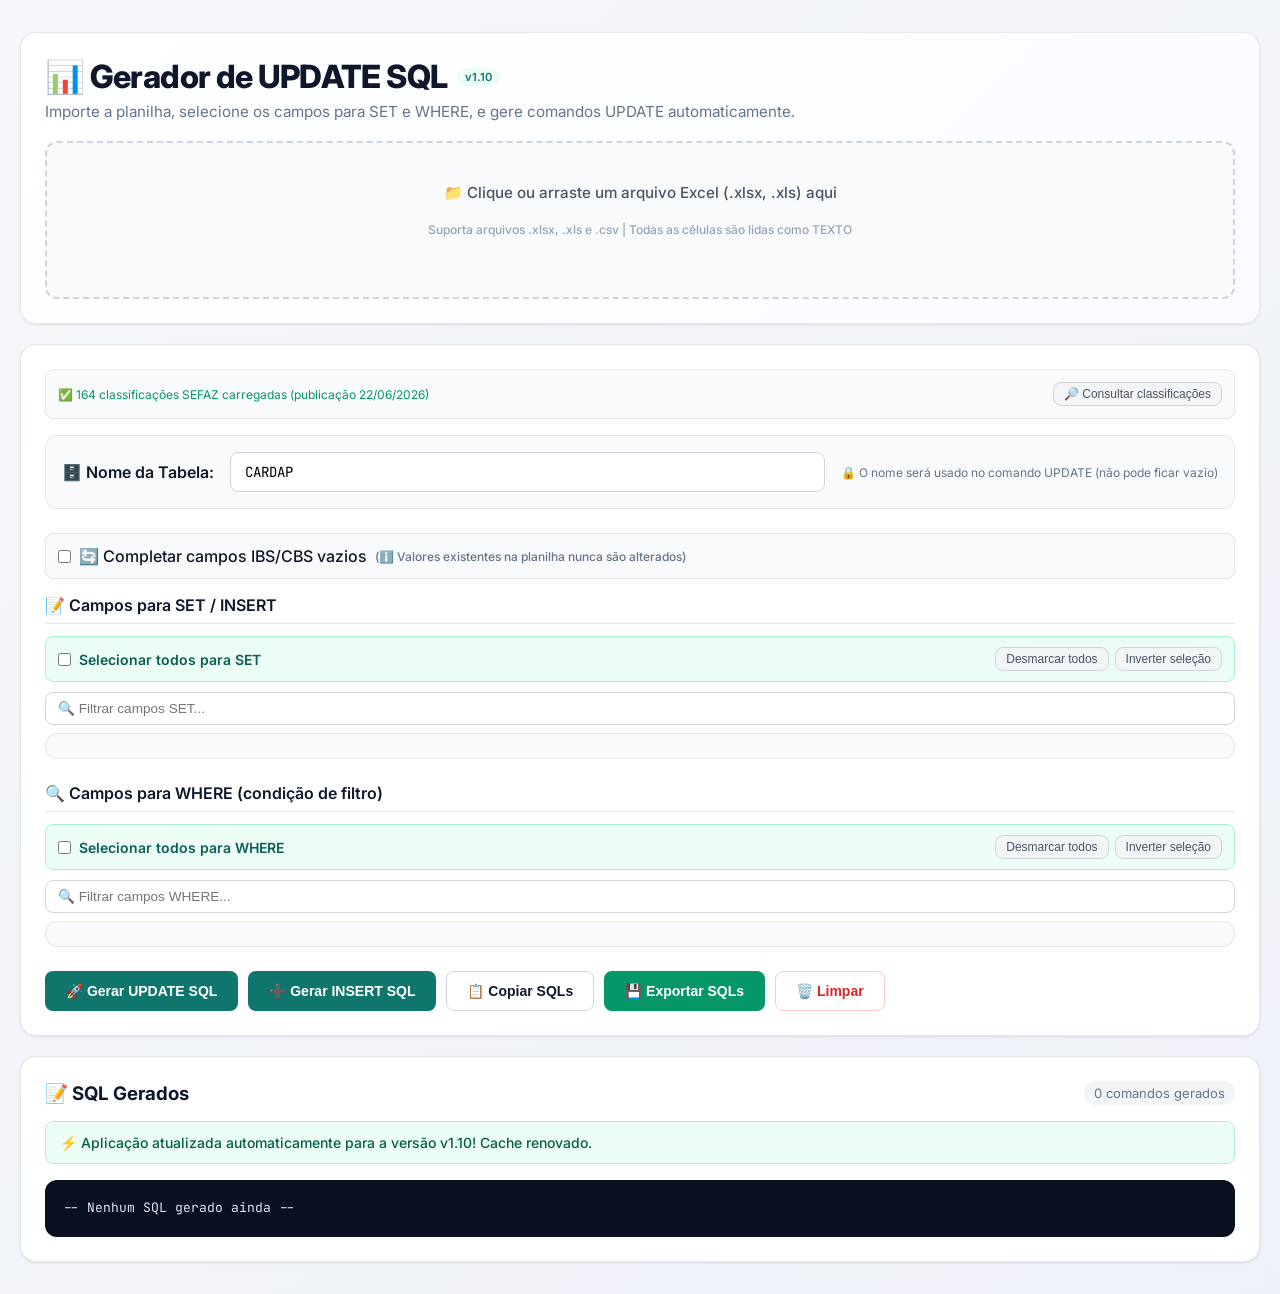
==== commit b70fb718: "feat: bump version to 1.10 and prioritize IBSCBS columns in SQL update logic" ====
--- a/index.html
+++ b/index.html
@@ -7,20 +7,20 @@
   <meta http-equiv="Cache-Control" content="no-cache, no-store, must-revalidate">
   <meta http-equiv="Pragma" content="no-cache">
   <meta http-equiv="Expires" content="0">
-  <title>Gerador de UPDATE SQL v1.8</title>
+  <title>Gerador de UPDATE SQL v1.10</title>
   <link rel="preconnect" href="https://fonts.googleapis.com">
   <link rel="preconnect" href="https://fonts.gstatic.com" crossorigin>
   <link
     href="https://fonts.googleapis.com/css2?family=Inter:wght@400;500;600;700;800&family=JetBrains+Mono:wght@400;500&display=swap"
     rel="stylesheet">
   <script src="https://cdn.sheetjs.com/xlsx-0.20.2/package/dist/xlsx.full.min.js"></script>
-  <link rel="stylesheet" href="./styles.css?v=1.7">
+  <link rel="stylesheet" href="./styles.css?v=1.10">
 </head>
 
 <body>
   <div class="container">
     <header class="header">
-      <h1>📊 Gerador de UPDATE SQL <span class="version-badge">v1.8</span></h1>
+      <h1>📊 Gerador de UPDATE SQL <span class="version-badge">v1.10</span></h1>
       <p>Importe a planilha, selecione os campos para SET e WHERE, e gere comandos UPDATE automaticamente.</p>
       <div class="upload-area" id="uploadArea">
         <p>📁 Clique ou arraste um arquivo Excel (.xlsx, .xls) aqui</p>
@@ -175,10 +175,10 @@
     </div>
   </div>
 
-  <script src="./class-trib-data.js?v=1.7"></script>
-  <script src="./class-trib-service.js?v=1.7"></script>
-  <script src="./sql-statement-builder.js?v=1.7"></script>
-  <script src="./app.js?v=1.7"></script>
+  <script src="./class-trib-data.js?v=1.10"></script>
+  <script src="./class-trib-service.js?v=1.10"></script>
+  <script src="./sql-statement-builder.js?v=1.10"></script>
+  <script src="./app.js?v=1.10"></script>
 </body>
 
 </html>
